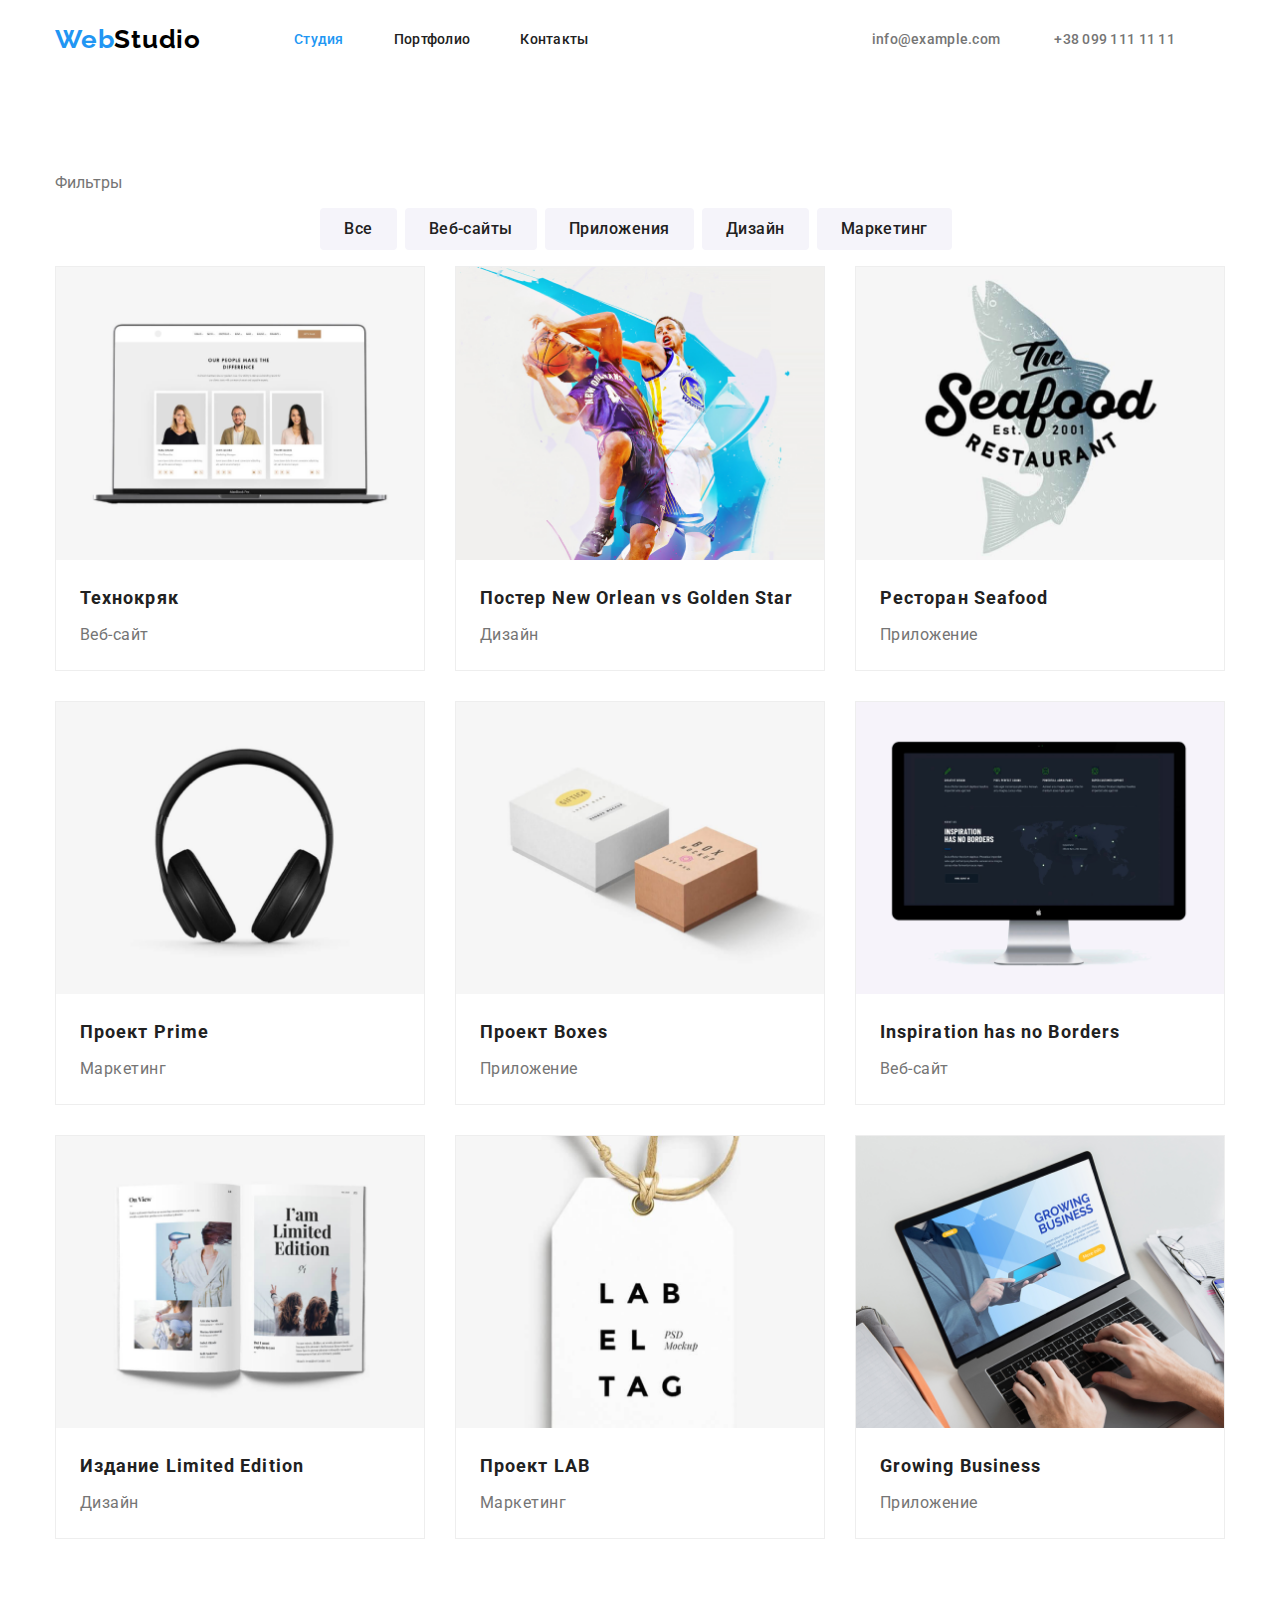
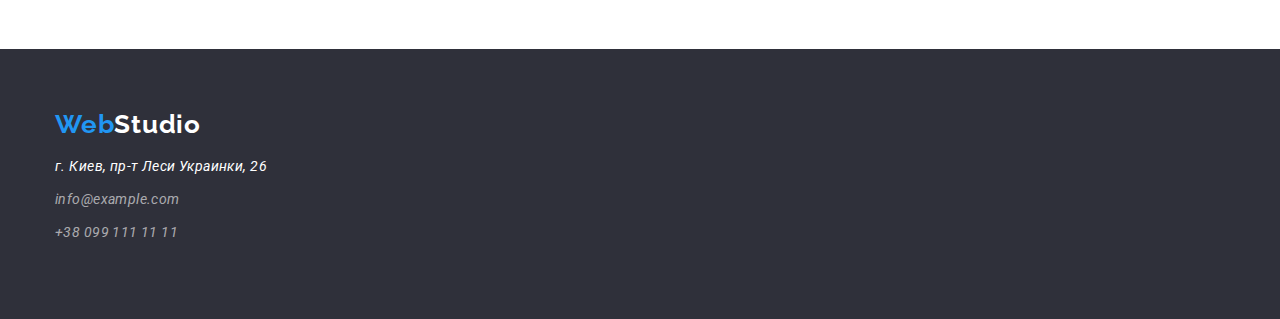
==== portfolio.html @ 74879b48 "HW3 (v.1)" ====
<!DOCTYPE html>
<html lang="ru">

<head>
    <meta charset="UTF-8">
    <meta name="viewport" content="width=device-width, initial-scale=1.0">
    <link rel="stylesheet" href="https://cdnjs.cloudflare.com/ajax/libs/modern-normalize/0.7.0/modern-normalize.css" />
    <link
        href="https://fonts.googleapis.com/css2?family=Raleway:wght@700&family=Roboto:wght@400;500;700;900&display=swap"
        rel="stylesheet">
    <link rel="stylesheet" href="./css/styles.css">
    <title>Document</title>
</head>

<body>
    <!-- Шапка сайта -->
    <header class="nav">
        <div class="container flexbox">
            <nav class="navigation">
                <a href="./index.html" class="logo"><span class="logo-header">Web</span>Studio</a>
                <ul class="site-nav">
                    <li><a href="./index.html" class="link current">Студия</a></li>
                    <li><a href="./portfolio.html" class="link">Портфолио</a></li>
                    <li><a href="" class="link">Контакты</a></li>
                </ul>
            </nav>
            <div class="contacts">
                <a href="mailto:info@example.com" class="link">info@example.com</a>
                <a href="callto:+38-099-111-11-11" class="link">+38 099 111 11 11</a>
            </div>
        </div>

    </header>
    <main>
        <section class="section">
            <div class="container" <h1 class="is-hidden">Фильтры</h1>
                <div>
                    <ul class="button-list flexbox">
                        <li><button type="button" class="fillter">Все</button></li>
                        <li><button type="button" class="fillter">Веб-сайты</button></li>
                        <li><button type="button" class="fillter">Приложения</button></li>
                        <li><button type="button" class="fillter">Дизайн</button></li>
                        <li><button type="button" class="fillter">Маркетинг</button></li>
                    </ul>
                </div>
                <ul class="portfolio-list flexbox">
                    <li class=" portfolio">
                        <img src="./images/project1.png" alt="MacBook" width="370" height="294">
                        <div class="fillter-text">
                            <h2 class="fillter-title">Технокряк</h2>
                            <p class="fillter-name">Веб-сайт</p>
                        </div>
                    </li>
                    <li class="portfolio"><img src="./images/project2.png" alt="BasketballTeam" width="370"
                            height="294">
                        <div class="fillter-text">
                            <h2 class="fillter-title">Постер New Orlean vs Golden Star</h2>
                            <p class="fillter-name">Дизайн</p>
                        </div>
                    </li>
                    <li class="portfolio"><img src="./images/project3.png" alt="TheSeafoodRestaurant" width="370"
                            height="294">
                        <div class="fillter-text">
                            <h2 class="fillter-title">Ресторан Seafood</h2>
                            <p class="fillter-name">Приложение</p>
                        </div>
                    </li>
                    <li class="portfolio"><img src="./images/project4.png" alt="Headphone" width="370" height="294">
                        <div class="fillter-text">
                            <h2 class="fillter-title">Проект Prime</h2>
                            <p class="fillter-name">Маркетинг</p>
                        </div>
                    </li>
                    <li class="portfolio"><img src="./images/project5.png" alt="Boxes">
                        <div class="fillter-text">
                            <h2 class="fillter-title">Проект Boxes</h2>
                            <p class="fillter-name">Приложение</p>
                        </div>
                    </li>
                    <li class="portfolio"><img src="./images/project6.png" alt="Monoblock" width="370" height="294">
                        <div class="fillter-text">
                            <h2 class="fillter-title">Inspiration has no Borders</h2>
                            <p class="fillter-name">Веб-сайт</p>
                        </div>
                    </li>
                    <li class="portfolio"><img src="./images/project7.png" alt="MacBook" width="370" height="294">
                        <div class="fillter-text">
                            <h2 class="fillter-title">Издание Limited Edition</h2>
                            <p class="fillter-name">Дизайн</p>
                        </div>
                    </li>
                    <li class="portfolio"><img src="./images/project8.png" alt="Label" width="370" height="294">
                        <div class="fillter-text">
                            <h2 class="fillter-title">Проект LAB</h2>
                            <p class="fillter-name">Маркетинг</p>
                        </div>
                    </li>
                    <li class="portfolio"><img src="./images/project9.png" alt="Laptop" width="370" height="294">
                        <div class="fillter-text">
                            <h2 class="fillter-title">Growing Business</h2>
                            <p class="fillter-name">Приложение</p>
                        </div>
                    </li>
                </ul>
            </div>
        </section>
    </main>
    <!-- Футер-->
    <footer>
        <div class="container"><a href="./index.html" class="logo"><span class="logo-footer">Web</span>Studio</a>
            <address>
                <ul class="address">
                    <li class="address-text">г. Киев, пр-т Леси Украинки, 26</li>
                    <li class="address-text"><a href="mailto:info@example.com">info@example.com</a></li>
                    <li><a href="callto:+38-099-111-11-11">+38 099 111 11 11</a></li>
                </ul>
            </address>
        </div>
    </footer>
</body>

</html>
---- css/styles.css ----
html{
    box-sizing: border-box;
}

*,
*::before,
*::after {
  box-sizing: inherit;
}

:root
{
    --primary-text-color:#757575;
    --title-text-color: #212121;
    --accent-color:#2196F3;
    --primary-white-color: #FFFFFF;
    --contacts-text-color:rgba(255, 255, 255, 0.6);
    --primery-bg-color:#E5E5E5;
    --team-bg-color:#F5F4FA;
    --secondary-bg-color:#2F303A;
    --primary-black-color: #000000;
}
body
{   
    color: var(--primary-text-color);
    font-family: Roboto,sans-serif;
}
img{
    display: block;
    max-width: 100%;
    height: auto;
}

ul
{  
    list-style: none;
    padding-left: 0px;
}
/* основной цвет текста #212121 */
/* вторичный цвет текста #757575 */
/* белый #FFFFFF */
/* акцент #2196F3 */
/* цвет контактов rgba(255, 255, 255, 0.6); */
/* цвет фона #E5E5E5 */
/* вторичный цвет фона #2F303A */

/* Навигация */

.container{
    margin-left: auto;
    margin-right: auto;
    width: 1200px;
    padding-right: 15px;
    padding-left: 15px;

}
.flexbox{
    display: flex;
}
.nav
{   padding-top: 24px;
    padding-bottom: 25px;
    background-color: var(--primary-white-color);
    
}
.nav .flexbox{
    align-items: center;
    justify-content: flex-end;
}
.logo {
    margin-right: 93px;
color: var(--primary-black-color);

    text-decoration: none;
    font-family: Raleway,sans-serif;
    font-weight: bold;
    font-size: 26px;
    line-height: 1.19;
    letter-spacing: 0.03em;
}
.logo-header {
    color: var( --accent-color);

}
/* Site nav */
.site-nav{
    display: inline-flex;
    margin: 0px;
    padding: 0px;
}
.navigation{
    display: flex;
    align-items: center;
    margin-right: auto;
}
.site-nav .link
{
    color: var(--title-text-color);
    margin-right: 50px;

    font-weight: 500;
    font-size: 14px;
    line-height: 1,14;
    letter-spacing: 0.02em;
    text-decoration: none;
}
.site-nav .link:hover,
.site-nav .link:focus
{color: var( --accent-color)}
.site-nav .link.current{
color: var( --accent-color);
}
.contacts a
{
    color:  var(--primary-text-color);

    font-weight: 500;
font-size: 14px;
line-height: 1.14;
letter-spacing: 0.02em;
text-decoration: none;
}
.contacts .link{
    margin-right: 50px;
}
.contacts .link:hover,
.contacts .link:focus
{color: var( --accent-color)}
/* Hero */
.hero
{  color: var(--primary-white-color);
    background-color: var(--secondary-bg-color);
     padding-top: 200px;
    padding-bottom: 200px;

    font-style: 400;
font-weight: 900;
font-size: 44px;
line-height: 1.36;
text-align: center;
letter-spacing: 0.06em;}

.hero-title{
   
    margin-top: 0px;
    margin-bottom: 30px;
    
}
.hero-button{
    display: inline-block;
    border-radius: 4px;
    padding: 10px 32px;
    min-width: 136px;
    margin-top: 0px;
   

    color: var(--primary-white-color);
    background-color: var( --accent-color);

    font-weight: 700;
    font-size: 16px;
    line-height: 1.9;
    letter-spacing: 0.06em;
    text-decoration: none;
    text-align: center;
}


/* Section */
.section{
    padding-top: 94px;
    padding-bottom: 94px;
    
}
.section.no-padding{
    padding-top: 0px;
    
}
.section-title
{margin-top: 0px;
 margin-bottom: 50px;
    
color: var(--title-text-color);

font-weight: 700;
font-size: 36px;
line-height: 1.17;
text-align: center;
letter-spacing: 0.03em;}

/* Features */
.is-hidden{
    display: none;
}
.features{
    display: flex;
    flex-wrap: wrap;
}
.features-item{
    width: calc((100% - 30px * 3) / 4);
    margin-right: 30px;
}
.features-item:nth-child(4n){
    margin-right: 0px;
}
.title{
    margin-top: 0px;
    margin-bottom: 10px;
}


.features .title
{   
    color: var(--title-text-color);
    font-weight: 700;
font-size: 14px;
line-height: 1.7;
letter-spacing: 0.03em;
}
.features-text{
    margin-top: 0px;
    margin-bottom: 0px;

    font-weight: 400;
    font-size: 14px;
    line-height: 1.7;
    letter-spacing: 0.03em;
}
/* Work-list */
.work{
    display: flex;
    flex-wrap: wrap;
}
.work-item{
    width: calc((100% - 30px * 2) / 3);
    margin-right: 30px;
}
.work-item:nth-child(3n){
     margin-right: 0px;
}

/* Team */
.section-team
{    padding-top: 94px;
    padding-bottom: 94px;
    background-color: var(--team-bg-color);

}
.team{
     display: flex;
    flex-wrap: wrap;
}
.team-item{
    background-color: var(--primary-white-color);
      width: calc((100% - 30px * 3) / 4);
      margin-right: 30px;
}
.team-item:nth-child(4n){
    margin-right: 0px;
}
.team-title {
    margin-top: 30px;
    margin-bottom: 10px;
    color: var(--title-text-color);

        font-weight: 500;
font-size: 16px;
line-height: 1.18;
text-align: center;
letter-spacing: 0.03em;
}
.position
{   margin-top: 0px;
    margin-bottom: 30px;
    font-weight: 400;
font-size: 16px;
line-height: 1.18;
text-align: center;
letter-spacing: 0.03em;
}
/* Footer */
footer  
{padding-top: 60px;
    padding-bottom: 60px;
    background-color:var(--secondary-bg-color);
color: var(--primary-white-color);
font-weight: 400;
font-size: 14px;
line-height: 1.71;
letter-spacing: 0.03em;}
footer .logo{
    padding-bottom: 20px;
    color: var(--primary-white-color);
}
footer .logo-footer{
    color: var( --accent-color);
}
footer a{
    color: var(--contacts-text-color) ;
    text-decoration: none;
}
.address-text{
    margin-bottom: 9px;
}
/* Портфолио */
.button-list{
    align-self: center;
    justify-content: center;
      
}
.fillter:hover,
.filltrr:focus
{   background:var( --accent-color);
    color: var(--primary-white-color);
}
.fillter{
    display: flex;
    border-radius: 4px;
    padding: 6px 22px;
    min-width: 73px;
    
    border-color: transparent;
    color: var(--title-text-color);
    background-color: var(--team-bg-color);

    font-weight: 500;
    font-size: 16px;
    line-height: 1.62;
    letter-spacing: 0.03em;
     text-align: center;
      margin-right: 8px;
    }
 
.fillter:nth-child(5n){
     margin-right: 0px;
}
.fillter-title{
    margin-top: 20px;
    margin-bottom: 0px;
    color: var(--title-text-color);

    font-weight: 700;
    font-size: 18px;
    line-height: 2;
    letter-spacing: 0.06em;
}
p{
    font-weight: 400;
    font-size: 16px;
    line-height: 1.87;
    letter-spacing: 0.03em;

}
.portfolio-list{
    display: flex;
    flex-wrap: wrap;
}
.portfolio{
    padding-bottom: 20px;
    border: 1px solid #EEEEEE;

    width: calc((100% - 30px * 2) / 3);
      margin-right: 30px;
      margin-bottom: 30px;
}
.portfolio:nth-child(3n){
    margin-right: 0px;
}
.portfolio:nth-child(n + 7) {  
    margin-bottom: 0px;
}
.fillter-name{
    margin-top: 4px;
    margin-bottom: 0px;
}
.fillter-text{
    margin-right: 24px;
    margin-left: 24px;
}
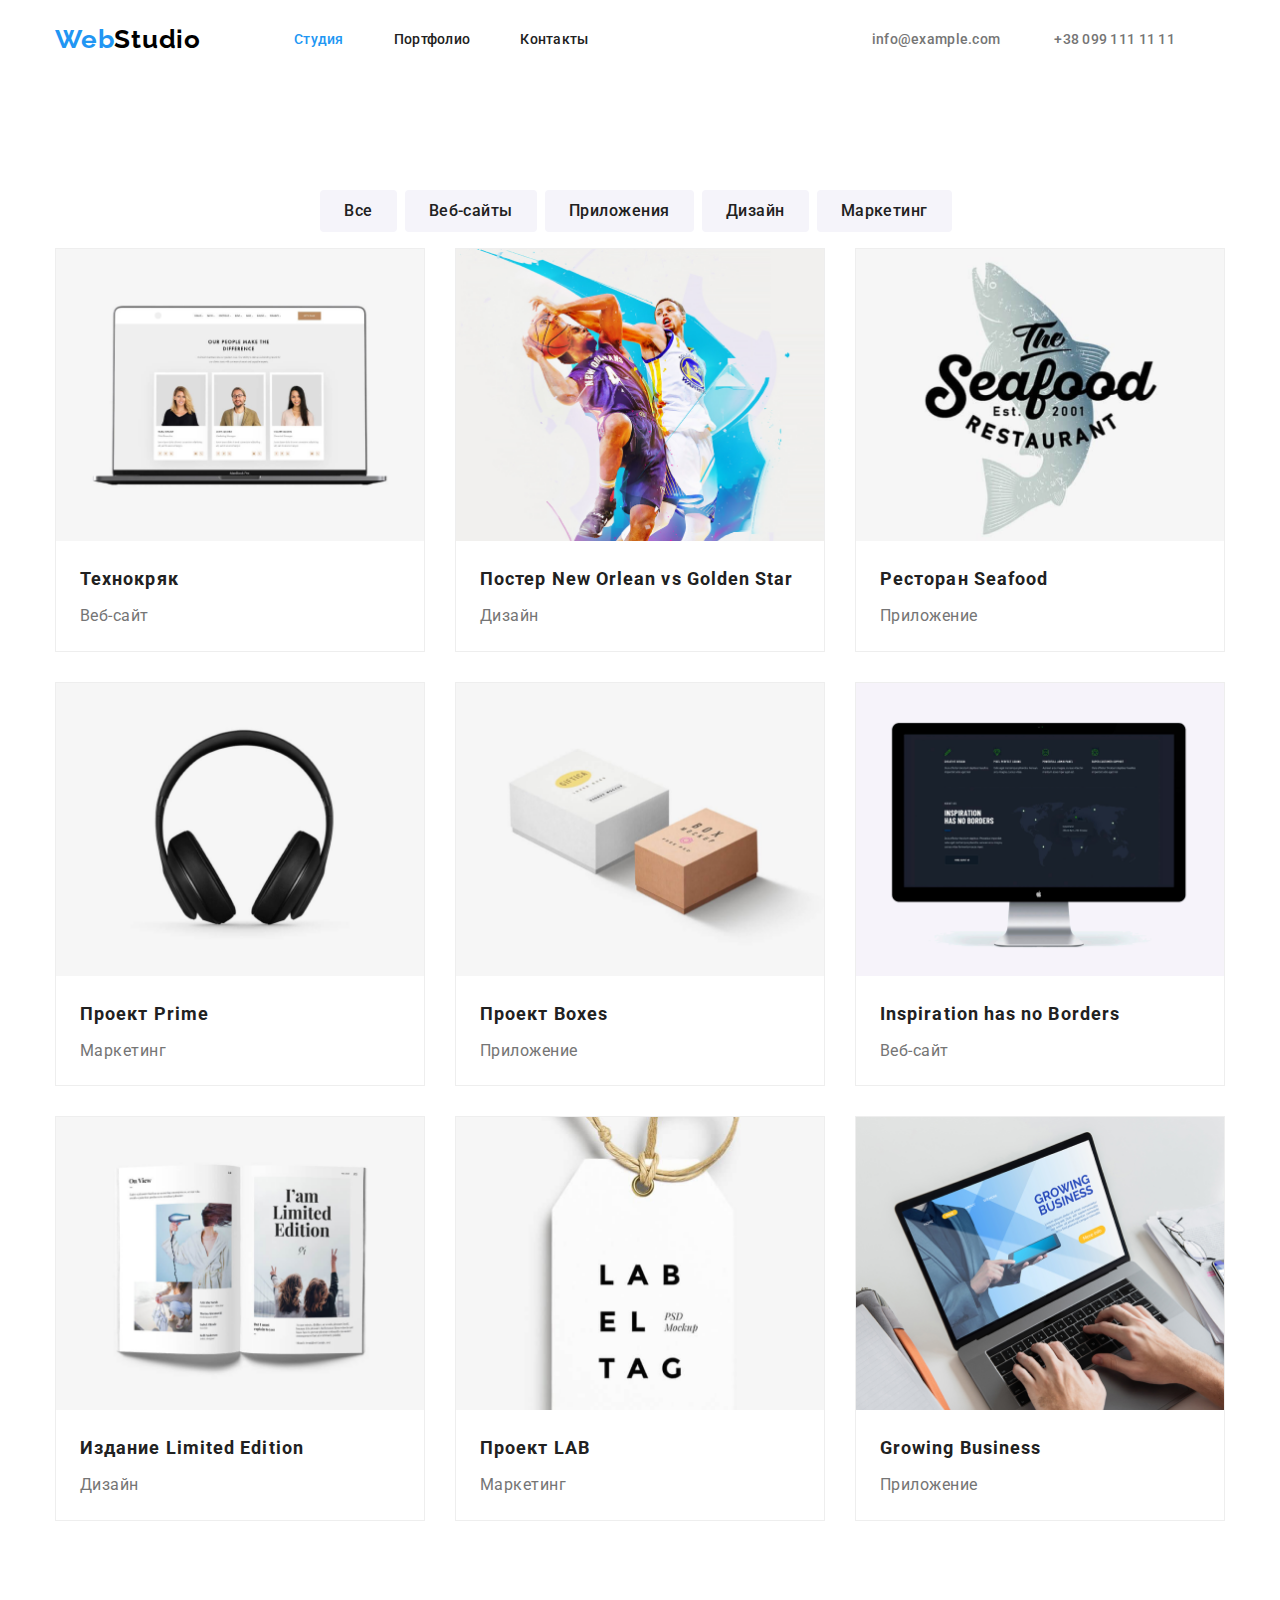
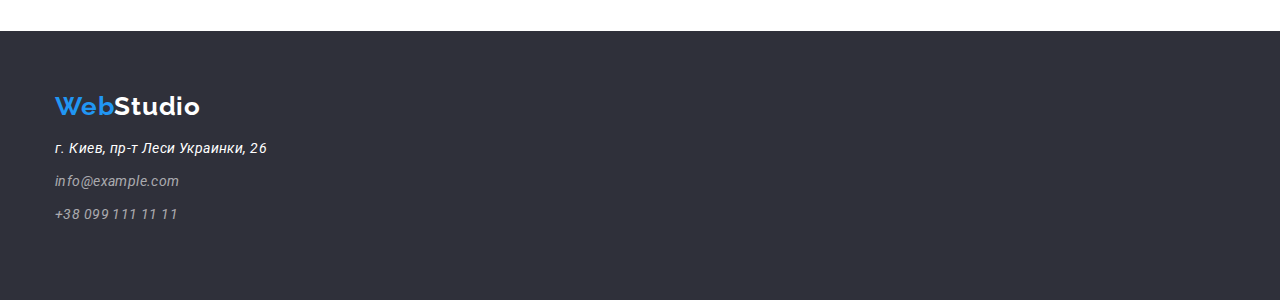
==== commit 4bbe9e4e: "hw3 (v.1.1)" ====
--- a/portfolio.html
+++ b/portfolio.html
@@ -29,11 +29,11 @@
                 <a href="callto:+38-099-111-11-11" class="link">+38 099 111 11 11</a>
             </div>
         </div>
-
     </header>
     <main>
         <section class="section">
-            <div class="container" <h1 class="is-hidden">Фильтры</h1>
+            <div class="container">
+                <h1 class="is-hidden">Фильтры</h1>
                 <div>
                     <ul class="button-list flexbox">
                         <li><button type="button" class="fillter">Все</button></li>
